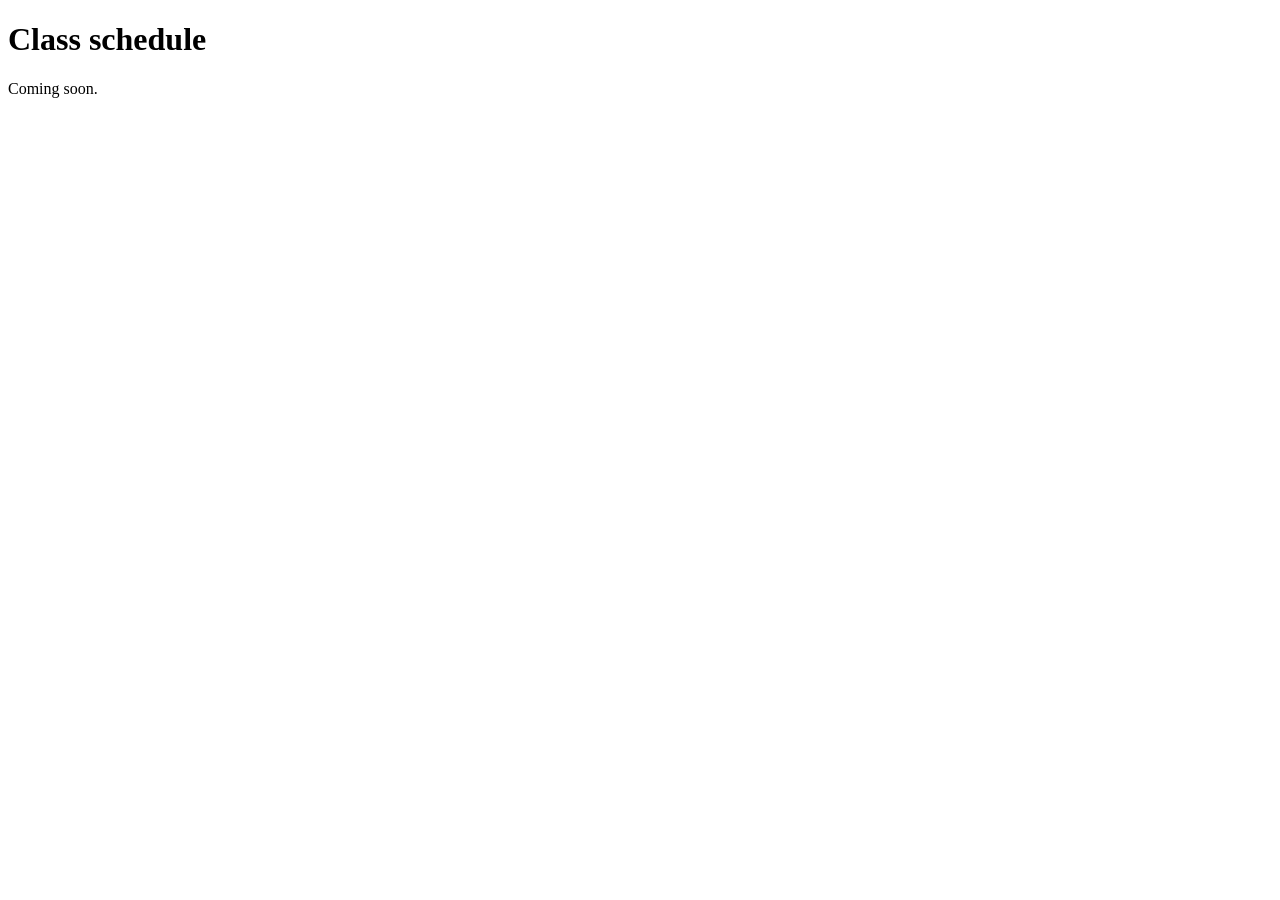
==== index.html @ 7178463a "initial commit" ====
<!DOCTYPE html>
<html lang="en">
    <head>
        <meta name="viewport" content="width=device-width,initial-scale=1">
        <script src="https://telegram.org/js/telegram-web-app.js"></script>
        <title>Class schedule</title>
    </head>
    <body>
        <h1>Class schedule</h1>
        <p>Coming soon.</p>
        <script>Telegram.WebApp.ready();</script>
    </body>
</html>
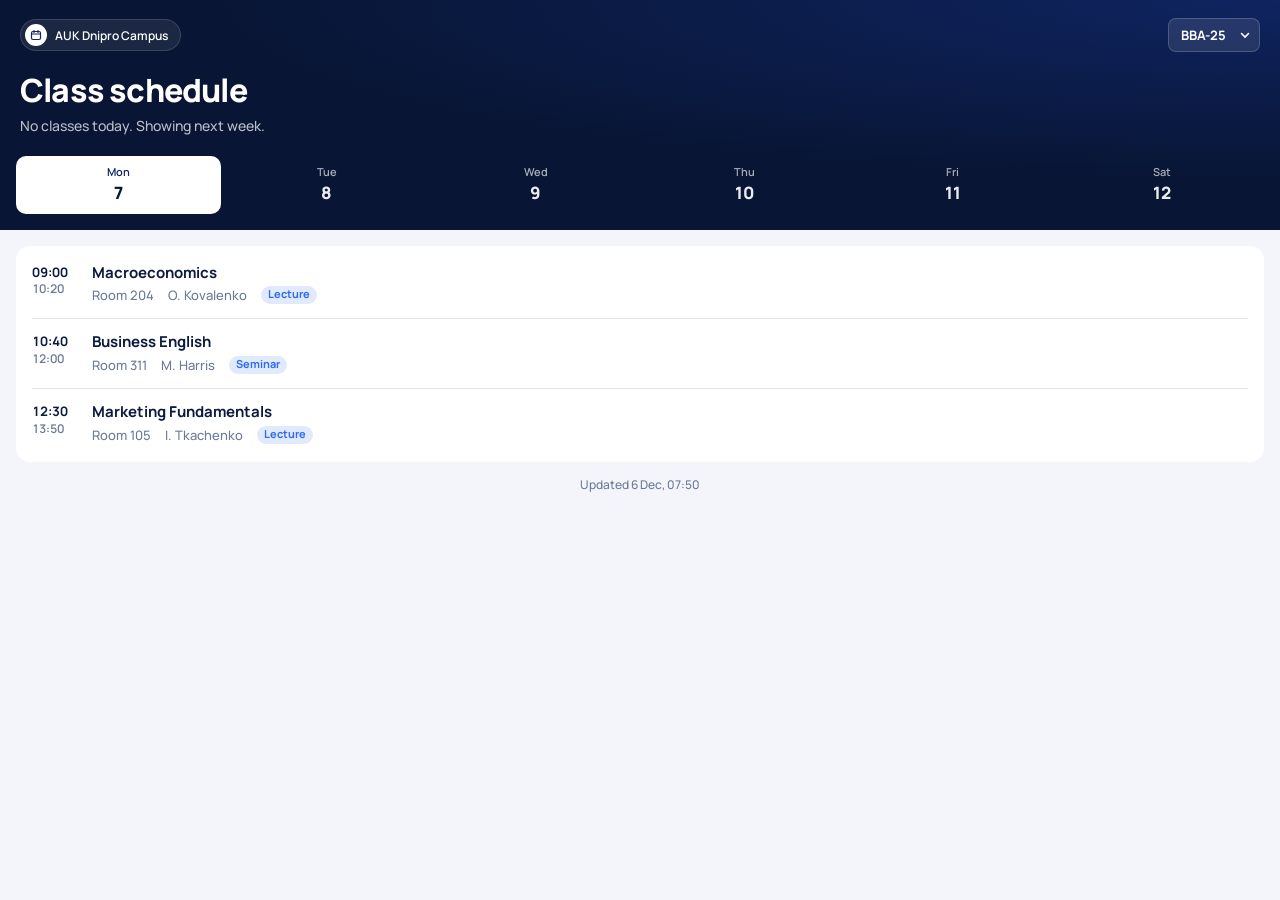
==== commit 555a77e1: "Add Telegram Mini App schedule prototype Co-Authored-By: Claude Opus 5.5 <noreply@anthropic.com>" ====
--- a/index.html
+++ b/index.html
@@ -1,13 +1,50 @@
 <!DOCTYPE html>
 <html lang="en">
     <head>
-        <meta name="viewport" content="width=device-width,initial-scale=1">
+        <meta charset="utf-8">
+        <meta name="viewport" content="width=device-width, initial-scale=1, viewport-fit=cover">
+        <title>Class schedule</title>
+
         <script src="https://telegram.org/js/telegram-web-app.js"></script>
-        <title>Class schedule</title>
+
+        <link rel="preconnect" href="https://fonts.googleapis.com">
+        <link rel="preconnect" href="https://fonts.gstatic.com" crossorigin>
+        <link href="https://fonts.googleapis.com/css2?family=Manrope:wght@500;600;700;800&display=swap" rel="stylesheet">
+        <link rel="stylesheet" href="style.css">
     </head>
+
     <body>
-        <h1>Class schedule</h1>
-        <p>Coming soon.</p>
-        <script>Telegram.WebApp.ready();</script>
+        <header class="hero">
+            <div class="hero-top">
+                <span class="pill">
+                    <i>
+                        <svg width="12" height="12" viewBox="0 0 24 24" fill="none"
+                             stroke="#0F2460" stroke-width="2.4" stroke-linecap="round" aria-hidden="true">
+                            <rect x="3" y="5" width="18" height="16" rx="3"/>
+                            <path d="M3 10h18M8 3v4M16 3v4"/>
+                        </svg>
+                    </i>
+                    AUK Dnipro Campus
+                </span>
+
+                <label class="group">
+                    <select id="group" aria-label="Group"></select>
+                    <svg width="10" height="10" viewBox="0 0 10 10" aria-hidden="true">
+                        <path d="M1.5 3.5 5 7l3.5-3.5" fill="none" stroke="#fff" stroke-width="1.6" stroke-linecap="round"/>
+                    </svg>
+                </label>
+            </div>
+
+            <h1>Class schedule</h1>
+            <p class="status" id="status" aria-live="polite"></p>
+            <nav class="days" id="days" role="tablist" aria-label="Day of week"></nav>
+        </header>
+
+        <main>
+            <section class="card" id="list" aria-live="polite"></section>
+            <footer id="updated"></footer>
+        </main>
+
+        <script src="app.js" defer></script>
     </body>
 </html>
--- a/style.css
+++ b/style.css
@@ -0,0 +1,146 @@
+/* ---------- Tokens ----------
+   Brand (fixed): navy header + AUK Dnipro blue accent.
+   Surfaces (adaptive): Telegram theme vars when inside Telegram,
+   prefers-color-scheme fallback when opened in a normal browser. */
+:root {
+  --navy-900: #081534;
+  --navy-700: #0F2460;
+  --blue: #2E6BF0;
+  --blue-200: #BFD3FF;
+
+  --fb-bg: #F3F5FA;
+  --fb-card: #FFFFFF;
+  --fb-text: #0B1B3F;
+  --fb-muted: #6B7A99;
+}
+@media (prefers-color-scheme: dark) {
+  :root {
+    --fb-bg: #0B1226;
+    --fb-card: #141D36;
+    --fb-text: #E8ECF6;
+    --fb-muted: #8C98B5;
+  }
+}
+:root {
+  --bg: var(--tg-theme-secondary-bg-color, var(--fb-bg));
+  --card: var(--tg-theme-section-bg-color, var(--tg-theme-bg-color, var(--fb-card)));
+  --text: var(--tg-theme-text-color, var(--fb-text));
+  --muted: var(--tg-theme-hint-color, var(--fb-muted));
+  --line: color-mix(in srgb, var(--muted) 22%, transparent);
+  --font: "Manrope", system-ui, -apple-system, "Segoe UI", Roboto, sans-serif;
+}
+
+* { box-sizing: border-box; margin: 0; padding: 0; }
+html { -webkit-text-size-adjust: 100%; }
+body {
+  font-family: var(--font);
+  background: var(--bg);
+  color: var(--text);
+  min-height: 100vh;
+  -webkit-font-smoothing: antialiased;
+}
+button, select { font: inherit; color: inherit; }
+:focus-visible { outline: 2px solid var(--blue); outline-offset: 2px; }
+
+/* ---------- Header ---------- */
+.hero {
+  background: radial-gradient(130% 120% at 100% 0%, var(--navy-700) 0%, var(--navy-900) 65%);
+  color: #fff;
+  padding: calc(18px + env(safe-area-inset-top)) 20px 0;
+}
+.hero-top { display: flex; align-items: center; justify-content: space-between; gap: 12px; }
+.pill {
+  display: inline-flex; align-items: center; gap: 8px;
+  padding: 4px 12px 4px 4px; border-radius: 999px;
+  background: rgba(255,255,255,0.08); border: 1px solid rgba(255,255,255,0.14);
+  font-size: 12px; font-weight: 600; white-space: nowrap;
+}
+.pill i { width: 22px; height: 22px; border-radius: 50%; background: #fff; display: grid; place-items: center; }
+
+.group {
+  position: relative;
+}
+.group select {
+  appearance: none; -webkit-appearance: none;
+  background: rgba(255,255,255,0.1); border: 1px solid rgba(255,255,255,0.18);
+  color: #fff; border-radius: 8px;
+  padding: 7px 30px 7px 12px; font-size: 13px; font-weight: 700; cursor: pointer;
+}
+.group select option { color: #0B1B3F; }
+.group svg { position: absolute; right: 10px; top: 50%; transform: translateY(-50%); pointer-events: none; }
+
+h1 { margin-top: 22px; font-size: 32px; line-height: 1.05; font-weight: 800; letter-spacing: -0.025em; }
+.status { margin-top: 8px; min-height: 20px; font-size: 14px; font-weight: 500; color: rgba(255,255,255,0.72); }
+.status b { color: #fff; font-weight: 700; }
+
+/* ---------- Day strip ---------- */
+.days {
+  display: grid; grid-template-columns: repeat(6, 1fr); gap: 4px;
+  margin: 20px -4px 0; padding-bottom: 16px;
+}
+.day {
+  position: relative;
+  display: flex; flex-direction: column; align-items: center; gap: 2px;
+  padding: 8px 0 10px; border: 0; border-radius: 10px; background: transparent;
+  color: rgba(255,255,255,0.65); cursor: pointer;
+  transition: background .15s, color .15s;
+}
+.day span { font-size: 11px; font-weight: 600; }
+.day b { font-size: 17px; font-weight: 800; color: rgba(255,255,255,0.92); }
+.day.today::after {
+  content: ""; position: absolute; bottom: 4px; width: 4px; height: 4px; border-radius: 50%; background: var(--blue-200);
+}
+.day[aria-selected="true"] { background: #fff; color: var(--navy-700); }
+.day[aria-selected="true"] b { color: var(--navy-900); }
+.day[aria-selected="true"].today::after { background: var(--blue); }
+
+/* ---------- List ---------- */
+main { padding: 16px 16px calc(24px + env(safe-area-inset-bottom)); }
+.card { background: var(--card); border-radius: 14px; padding: 4px 16px; }
+
+.row {
+  position: relative;
+  display: grid; grid-template-columns: 48px 1fr; gap: 12px;
+  padding: 14px 0; border-bottom: 1px solid var(--line);
+}
+.row:last-child { border-bottom: 0; }
+.row time { font-size: 13px; font-weight: 700; line-height: 1.35; font-variant-numeric: tabular-nums; }
+.row time small { display: block; font-size: 12px; font-weight: 600; color: var(--muted); }
+.row .subject { font-size: 15px; font-weight: 700; line-height: 1.25; }
+.row .meta { margin-top: 4px; display: flex; flex-wrap: wrap; gap: 4px 14px; font-size: 13px; font-weight: 500; color: var(--muted); }
+.row .tag {
+  display: inline-block; padding: 0 7px; border-radius: 999px;
+  font-size: 11px; font-weight: 700; background: color-mix(in srgb, var(--blue) 14%, transparent); color: var(--blue);
+}
+
+.row.past { opacity: 0.45; }
+.row.now {
+  margin: 6px -8px; padding: 14px 8px; border: 0; border-radius: 10px;
+  background: var(--blue); color: #fff;
+}
+.row.now time small, .row.now .meta { color: var(--blue-200); }
+.row.now .tag { background: rgba(255,255,255,0.18); color: #fff; }
+.row.now::before {
+  content: ""; position: absolute; left: -15px; top: 50%; width: 8px; height: 8px; margin-top: -4px;
+  border-radius: 50%; background: var(--blue); box-shadow: 0 0 0 3px var(--bg);
+}
+/* the row after "now" loses its top border visually */
+.row.now + .row { border-top: 0; }
+
+.progress { margin-top: 10px; height: 3px; border-radius: 2px; background: rgba(255,255,255,0.25); overflow: hidden; }
+.progress i { display: block; height: 100%; background: #fff; }
+
+.empty { padding: 36px 8px; text-align: center; }
+.empty b { display: block; font-size: 16px; font-weight: 700; }
+.empty p { margin-top: 6px; font-size: 14px; color: var(--muted); }
+.empty button {
+  margin-top: 16px; padding: 10px 18px; border: 0; border-radius: 8px;
+  background: var(--blue); color: #fff; font-weight: 700; font-size: 14px; cursor: pointer;
+}
+
+.skeleton .b { display: block; height: 10px; border-radius: 5px; background: var(--line); }
+.skeleton .row { padding: 18px 0; }
+
+footer { margin-top: 14px; text-align: center; font-size: 12px; font-weight: 500; color: var(--muted); }
+
+@media (prefers-reduced-motion: reduce) { * { transition: none !important; } }
